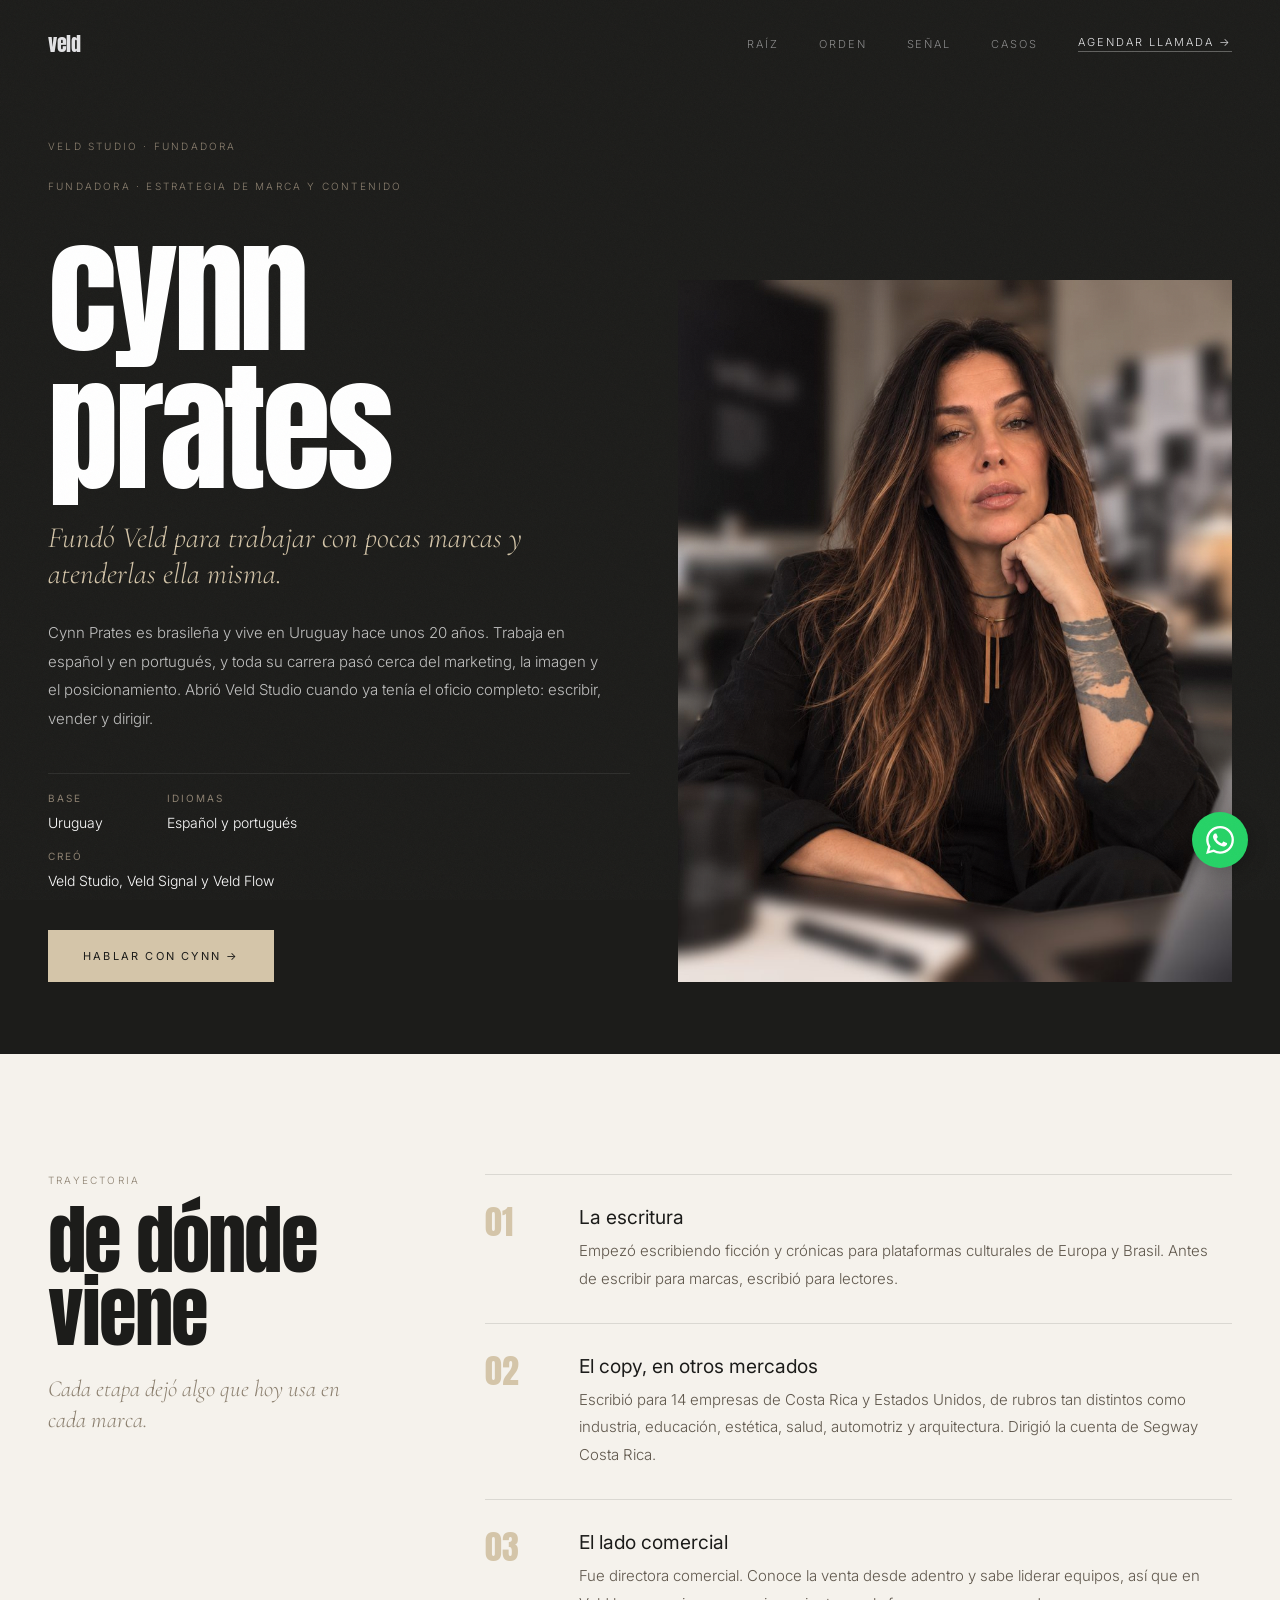
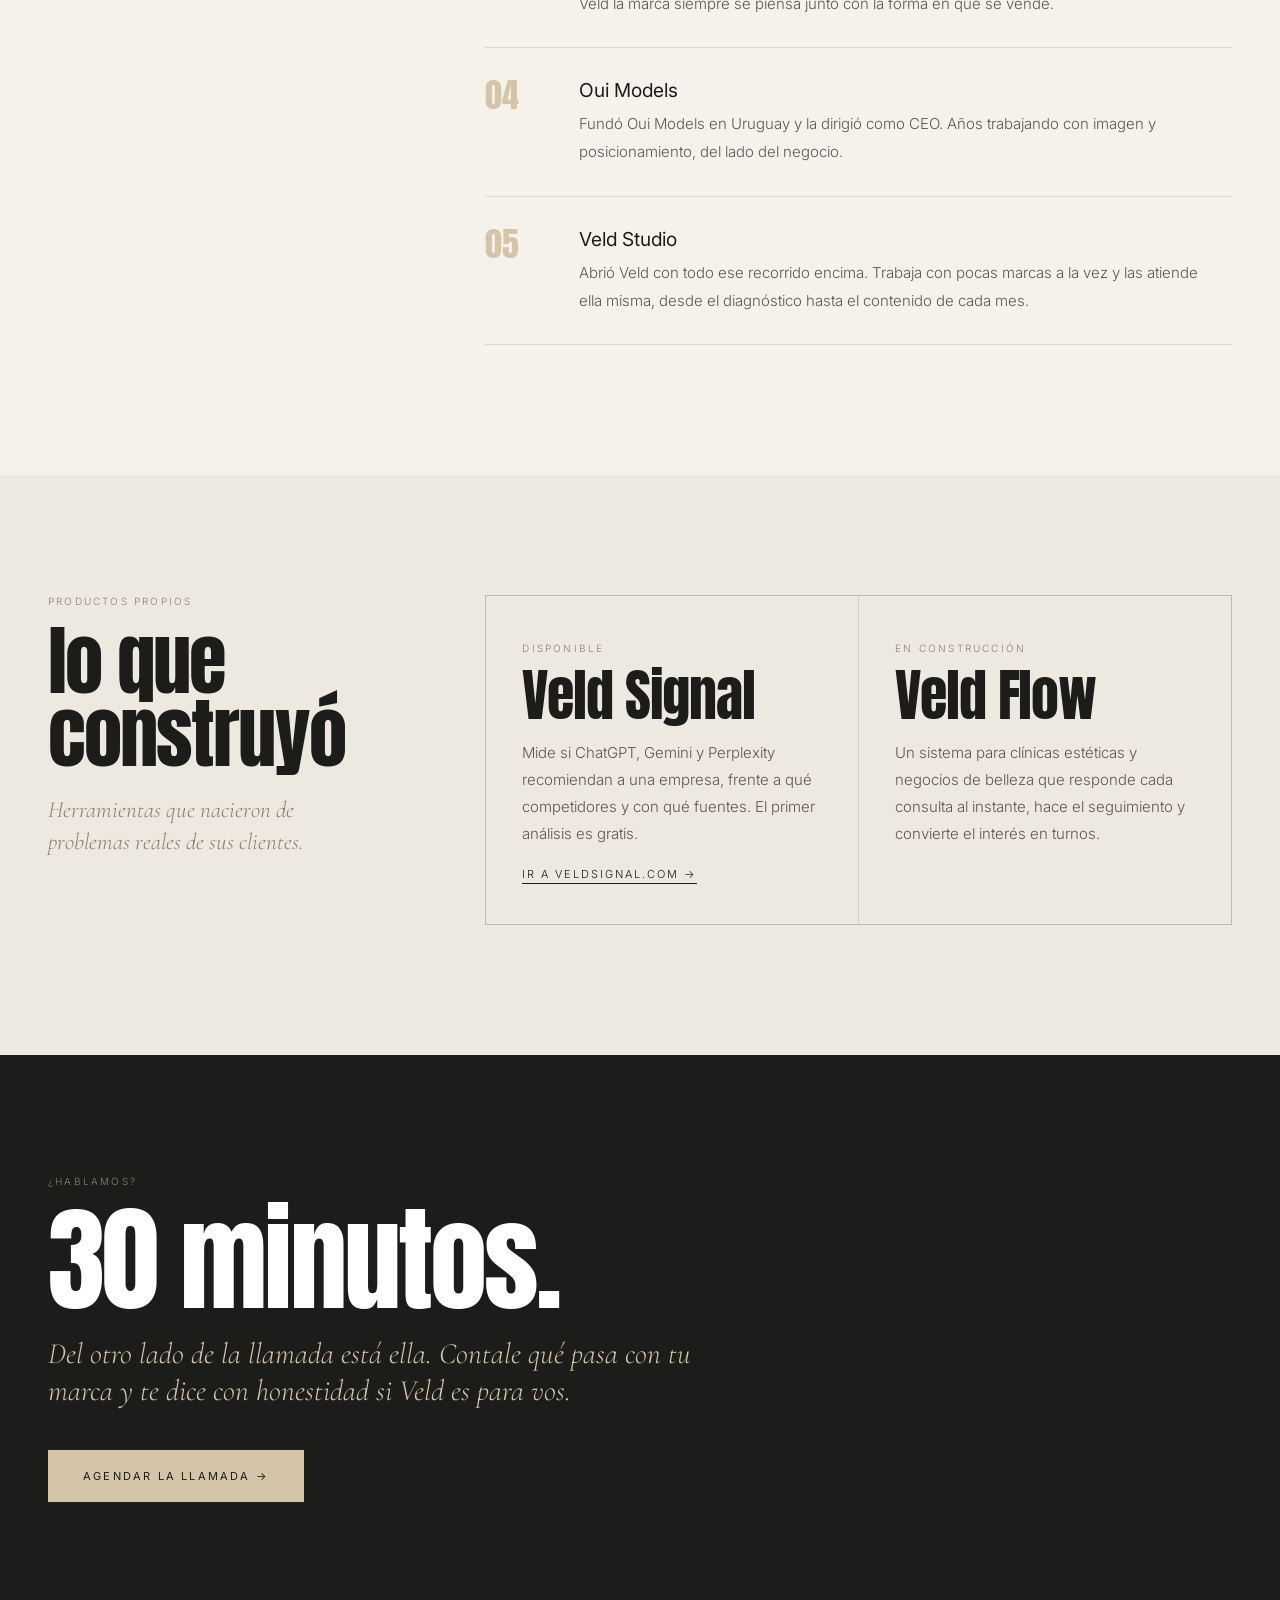
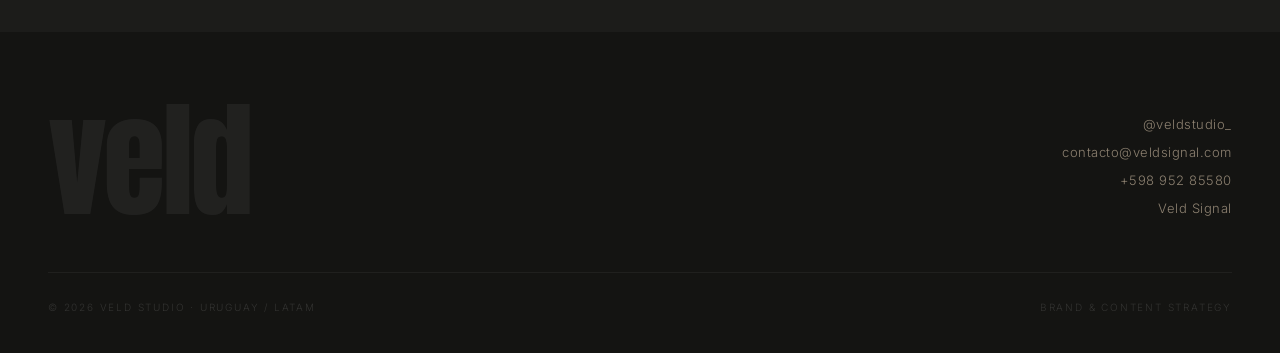
==== cynn-prates/index.html @ 06da8a82 "Pagina de Cynn Prates" ====
<!DOCTYPE html>
<html lang="es">
<head>
  <meta charset="UTF-8"/>
  <meta name="viewport" content="width=device-width, initial-scale=1.0"/>
  <title>Cynn Prates, fundadora de Veld Studio | Estrategia de marca y contenido en Uruguay</title>
  <meta name="description" content="Cynn Prates es la fundadora de Veld Studio. Brasileña, radicada en Uruguay hace unos 20 años, con experiencia en copy, dirección comercial e imagen. Creó Veld Signal y Veld Flow."/>
  <meta name="author" content="Cynn Prates"/>
  <meta name="robots" content="index,follow,max-image-preview:large"/>
  <meta name="theme-color" content="#1c1c1a"/>
  <link rel="canonical" href="https://veldstudio.github.io/cynn-prates/"/>
  <link rel="icon" href="../favicon.svg" type="image/svg+xml"/>
  <meta property="og:type" content="profile"/>
  <meta property="og:site_name" content="Veld Studio"/>
  <meta property="og:locale" content="es_UY"/>
  <meta property="og:url" content="https://veldstudio.github.io/cynn-prates/"/>
  <meta property="og:title" content="Cynn Prates, fundadora de Veld Studio"/>
  <meta property="og:description" content="Cynn Prates es la fundadora de Veld Studio. Brasileña, radicada en Uruguay hace unos 20 años, con experiencia en copy, dirección comercial e imagen. Creó Veld Signal y Veld Flow."/>
  <meta property="og:image" content="https://veldstudio.github.io/og-image.png"/>
  <meta property="og:image:width" content="1200"/>
  <meta property="og:image:height" content="630"/>
  <meta name="twitter:card" content="summary_large_image"/>
  <meta name="twitter:image" content="https://veldstudio.github.io/og-image.png"/>
  <link rel="preconnect" href="https://fonts.googleapis.com"/>
  <link rel="preconnect" href="https://fonts.gstatic.com" crossorigin/>
  <link href="https://fonts.googleapis.com/css2?family=Anton&family=Cormorant+Garamond:ital,wght@0,300;1,300;1,400&family=Inter:wght@300;400&display=swap" rel="stylesheet"/>
  <script type="application/ld+json">{"@context": "https://schema.org", "@graph": [{"@type": "ProfilePage", "@id": "https://veldstudio.github.io/cynn-prates/#page", "url": "https://veldstudio.github.io/cynn-prates/", "name": "Cynn Prates, fundadora de Veld Studio | Estrategia de marca y contenido en Uruguay", "inLanguage": "es", "mainEntity": {"@id": "https://veldstudio.github.io/#cynn"}}, {"@type": "Person", "@id": "https://veldstudio.github.io/#cynn", "name": "Cynn Prates", "url": "https://veldstudio.github.io/cynn-prates/", "jobTitle": "Fundadora de Veld Studio, estratega de marca y contenido", "description": "Cynn Prates es la fundadora de Veld Studio. Brasileña, radicada en Uruguay hace unos 20 años, con experiencia en copy, dirección comercial e imagen. Creó Veld Signal y Veld Flow.", "worksFor": {"@id": "https://veldstudio.github.io/#veld"}, "homeLocation": {"@type": "Country", "name": "Uruguay"}, "nationality": {"@type": "Country", "name": "Brasil"}, "knowsLanguage": ["es", "pt"], "knowsAbout": ["estrategia de marca", "copywriting", "dirección comercial", "liderazgo de equipos", "posicionamiento", "contenido para Instagram", "GEO", "visibilidad en ChatGPT"], "image": "https://veldstudio.github.io/assets/cynn-prates.jpg"}, {"@type": "BreadcrumbList", "itemListElement": [{"@type": "ListItem", "position": 1, "name": "Veld Studio", "item": "https://veldstudio.github.io/"}, {"@type": "ListItem", "position": 2, "name": "Cynn Prates", "item": "https://veldstudio.github.io/cynn-prates/"}]}]}</script>
  <style>
*,*::before,*::after{margin:0;padding:0;box-sizing:border-box}
html{scroll-behavior:smooth}
:root{--obsidian:#1c1c1a;--warm-sand:#d4c5a9;--stone-white:#f5f2ec;--ash:#8c8070;--light-stone:#ede9e1;--white:#ffffff;--ease-expo:cubic-bezier(0.16,1,0.3,1)}
body{background:var(--obsidian);color:var(--white);font-family:'Inter',sans-serif;font-weight:300;overflow-x:hidden;-webkit-font-smoothing:antialiased}
body::before{content:'';position:fixed;inset:0;pointer-events:none;z-index:8500;opacity:.032;background-image:url("data:image/svg+xml,%3Csvg viewBox='0 0 512 512' xmlns='http://www.w3.org/2000/svg'%3E%3Cfilter id='n'%3E%3CfeTurbulence type='fractalNoise' baseFrequency='0.75' numOctaves='4' stitchTiles='stitch'/%3E%3C/filter%3E%3Crect width='100%25' height='100%25' filter='url(%23n)'/%3E%3C/svg%3E");background-size:180px 180px}
a{color:inherit}
nav{position:fixed;top:0;left:0;right:0;z-index:200;padding:28px 48px;display:flex;align-items:center;justify-content:space-between;mix-blend-mode:difference}
.nav-logo{font-family:'Anton',sans-serif;font-size:20px;letter-spacing:-.02em;text-transform:lowercase;color:var(--white);text-decoration:none}
.nav-right{display:flex;align-items:center;gap:40px}
.nav-link{font-size:11px;letter-spacing:.18em;text-transform:uppercase;color:var(--white);text-decoration:none;opacity:.55;transition:opacity .25s}
.nav-link:hover,.nav-link.on{opacity:1}
.nav-cta{font-size:11px;letter-spacing:.18em;text-transform:uppercase;color:var(--white);text-decoration:none;border-bottom:1px solid rgba(255,255,255,.35);padding-bottom:2px}
.hero{min-height:100vh;display:grid;grid-template-columns:1.05fr 1fr;align-items:end;gap:48px;padding:140px 48px 72px}
.crumbs{font-size:10px;letter-spacing:.22em;text-transform:uppercase;color:var(--ash);margin-bottom:28px}
.crumbs a{text-decoration:none}
.crumbs a:hover{color:var(--warm-sand)}
.label{font-size:10px;letter-spacing:.22em;text-transform:uppercase;color:var(--ash)}
h1{font-family:'Anton',sans-serif;font-weight:400;font-size:clamp(110px,17vw,260px);line-height:.86;letter-spacing:-.03em;text-transform:lowercase;margin-top:10px;padding-top:.14em}
.sub{font-family:'Cormorant Garamond',serif;font-style:italic;font-weight:300;font-size:clamp(22px,2.3vw,32px);line-height:1.25;color:var(--warm-sand);margin-top:22px;max-width:560px}
.intro{font-size:15px;line-height:1.9;color:rgba(255,255,255,.72);margin-top:26px;max-width:560px}
.facts{display:flex;flex-wrap:wrap;gap:0;margin-top:40px;border-top:1px solid rgba(255,255,255,.08)}
.fact{padding:18px 32px 0 0;margin-right:32px}
.fact b{display:block;font-weight:400;font-size:10px;letter-spacing:.2em;text-transform:uppercase;color:var(--ash);margin-bottom:8px}
.fact span{font-size:14px;color:var(--white)}
.btns{display:flex;flex-wrap:wrap;gap:16px;margin-top:40px}
.btn{display:inline-block;background:var(--warm-sand);color:var(--obsidian);text-decoration:none;font-family:'Inter',sans-serif;font-weight:400;font-size:11px;letter-spacing:.2em;text-transform:uppercase;padding:18px 34px;border:1px solid var(--warm-sand);transition:all .3s var(--ease-expo)}
.btn:hover{background:transparent;color:var(--warm-sand)}
.btn2{display:inline-block;color:var(--warm-sand);text-decoration:none;font-weight:400;font-size:11px;letter-spacing:.2em;text-transform:uppercase;padding:18px 34px;border:1px solid rgba(212,197,169,.4)}
.btn2:hover{border-color:var(--warm-sand)}
.hero-img{position:relative;height:min(78vh,760px);overflow:hidden}
.hero-img img{width:100%;height:100%;object-fit:cover;display:block}
section.light{background:var(--stone-white);color:var(--obsidian);padding:120px 48px 130px}
section.stone{background:var(--light-stone);color:var(--obsidian);padding:120px 48px 130px}
section.dark{padding:120px 48px 130px}
.wrap{max-width:1280px;margin:0 auto}
.two{display:grid;grid-template-columns:minmax(260px,1fr) 2fr;gap:64px}
h2{font-family:'Anton',sans-serif;font-weight:400;font-size:clamp(44px,6vw,90px);line-height:.95;letter-spacing:-.025em;text-transform:lowercase}
.lead{font-family:'Cormorant Garamond',serif;font-style:italic;font-weight:300;font-size:clamp(19px,1.8vw,24px);line-height:1.35;color:var(--ash);margin-top:24px;max-width:320px}
.body p{font-size:16px;line-height:1.9;color:#4a443b;max-width:680px}
.body p+p{margin-top:18px}
.dark .body p{color:rgba(255,255,255,.72)}
.items{border-top:1px solid rgba(28,28,26,.12)}
.item{display:grid;grid-template-columns:70px 1fr;gap:24px;padding:30px 0;border-bottom:1px solid rgba(28,28,26,.12)}
.item .n{font-family:'Anton',sans-serif;font-size:34px;color:var(--warm-sand);line-height:1}
.item h3{font-family:'Inter',sans-serif;font-weight:400;font-size:clamp(17px,1.5vw,20px);color:var(--obsidian)}
.item p{font-size:15px;line-height:1.85;color:#5f574c;margin-top:8px;max-width:640px}
.steps{display:grid;grid-template-columns:repeat(auto-fit,minmax(220px,1fr));gap:1px;background:rgba(255,255,255,.08);border:1px solid rgba(255,255,255,.08)}
.step{background:var(--obsidian);padding:36px 32px 40px}
.step .when{font-size:10px;letter-spacing:.22em;text-transform:uppercase;color:var(--warm-sand)}
.step h3{font-family:'Anton',sans-serif;font-weight:400;font-size:32px;text-transform:lowercase;letter-spacing:-.02em;margin-top:14px}
.step p{font-size:14px;line-height:1.8;color:rgba(255,255,255,.65);margin-top:12px}
.deliv{border-top:1px solid rgba(28,28,26,.12)}
.drow{display:grid;grid-template-columns:240px 1fr;gap:32px;padding:26px 0;border-bottom:1px solid rgba(28,28,26,.12)}
.drow h3{font-family:'Anton',sans-serif;font-weight:400;font-size:24px;line-height:1.1;text-transform:lowercase;letter-spacing:-.01em;color:var(--obsidian)}
.drow p{font-size:15px;line-height:1.85;color:#5f574c;max-width:640px}
.dnote{font-size:13px;line-height:1.8;color:var(--ash);margin-top:28px;max-width:680px}
.price{margin-top:44px;border:1px solid rgba(28,28,26,.16);padding:36px 36px 34px;background:var(--stone-white)}
.price .amt{font-family:'Anton',sans-serif;font-weight:400;font-size:clamp(44px,5vw,68px);line-height:1;letter-spacing:-.02em;color:var(--obsidian);margin-top:14px}
.price .psub{font-size:16px;line-height:1.7;color:#4a443b;margin-top:12px}
.price .pmini{font-size:13px;line-height:1.8;color:var(--ash);margin-top:14px;max-width:620px}
.price .btn{margin-top:26px}
.faq-list{border-top:1px solid rgba(28,28,26,.12)}
.faq-item{border-bottom:1px solid rgba(28,28,26,.12)}
.faq-item summary{list-style:none;cursor:pointer;display:flex;justify-content:space-between;align-items:center;gap:24px;padding:26px 0;font-weight:400;font-size:clamp(16px,1.4vw,19px);color:var(--obsidian)}
.faq-item summary::-webkit-details-marker{display:none}
.faq-item summary::after{content:'+';font-weight:300;font-size:22px;color:var(--ash);transition:transform .4s var(--ease-expo);flex-shrink:0}
.faq-item[open] summary::after{transform:rotate(45deg)}
.faq-a{font-size:15px;line-height:1.85;color:#5f574c;max-width:640px;padding:0 0 28px}
.others{display:grid;grid-template-columns:1fr 1fr;gap:1px;background:rgba(255,255,255,.08);border:1px solid rgba(255,255,255,.08);margin-top:56px}
.other{background:var(--obsidian);padding:44px 40px;text-decoration:none;display:block;transition:background .3s}
.other:hover{background:#232320}
.other .label{display:block}
.other strong{display:block;font-family:'Anton',sans-serif;font-weight:400;font-size:clamp(56px,7vw,96px);text-transform:lowercase;letter-spacing:-.03em;line-height:1;margin-top:12px}
.other em{display:block;font-family:'Cormorant Garamond',serif;font-weight:300;font-size:21px;color:var(--warm-sand);margin-top:10px}
.other .go{display:inline-block;margin-top:22px;font-size:11px;letter-spacing:.18em;text-transform:uppercase;border-bottom:1px solid rgba(255,255,255,.35);padding-bottom:2px}
.final{text-align:left}
.final h2{font-size:clamp(56px,9vw,140px)}
.final .sub{max-width:680px}
footer{background:#141412;padding:64px 48px 40px}
.footer-top{display:flex;justify-content:space-between;align-items:flex-end;padding-bottom:48px;border-bottom:1px solid rgba(255,255,255,.05)}
.footer-logo{font-family:'Anton',sans-serif;font-size:clamp(60px,10vw,130px);letter-spacing:-.03em;text-transform:lowercase;color:rgba(255,255,255,.06);line-height:1;text-decoration:none}
.footer-links{text-align:right;display:flex;flex-direction:column;gap:12px;padding-bottom:8px}
.footer-links a{font-size:13px;color:var(--ash);text-decoration:none;letter-spacing:.04em}
.footer-links a:hover{color:var(--warm-sand)}
.footer-bottom{display:flex;justify-content:space-between;align-items:center;padding-top:28px}
.footer-copy{font-size:10px;letter-spacing:.18em;text-transform:uppercase;color:rgba(255,255,255,.13)}
.wa-float{position:fixed;bottom:32px;right:32px;z-index:500;width:56px;height:56px;border-radius:50%;background:#25D366;display:flex;align-items:center;justify-content:center;text-decoration:none;box-shadow:0 4px 20px rgba(0,0,0,.25)}
.wa-float svg{width:28px;height:28px;fill:#fff}
.reveal{opacity:0;transform:translateY(24px);transition:opacity .6s var(--ease-expo),transform .6s var(--ease-expo)}
.reveal.in{opacity:1;transform:none}
@media (prefers-reduced-motion:reduce){.reveal{opacity:1;transform:none;transition:none}}
@media (max-width:900px){
 nav{padding:22px 28px}.nav-right .nav-link{display:none}
 .hero{grid-template-columns:1fr;padding:110px 28px 64px;min-height:auto}
 .hero-img{height:62vh;order:-1;margin:0 -28px}
 section.light,section.stone,section.dark{padding:80px 28px 100px}
 .two{grid-template-columns:1fr;gap:36px}
 .item{grid-template-columns:48px 1fr;gap:14px}
 .others{grid-template-columns:1fr}
 .drow{grid-template-columns:1fr;gap:8px}
 .steps{grid-template-columns:1fr}.step{padding:28px 24px 32px}
 footer{padding:48px 28px 32px}.footer-top{flex-direction:column;align-items:flex-start;gap:28px}.footer-links{text-align:left}
 .footer-bottom{flex-direction:column;align-items:flex-start;gap:10px}
}

h1.person{font-size:clamp(76px,11vw,170px);line-height:.98}
.ph{position:relative;height:min(78vh,760px);background:#2a2926;display:flex;align-items:flex-end;padding:32px;overflow:hidden}
.ph img{position:absolute;inset:0;width:100%;height:100%;object-fit:cover;object-position:center top}
.ph span{position:relative;font-size:11px;letter-spacing:.2em;text-transform:uppercase;color:var(--ash)}
.prods{display:grid;grid-template-columns:1fr 1fr;gap:1px;background:rgba(28,28,26,.12);border:1px solid rgba(28,28,26,.12)}
.prod{background:var(--light-stone);padding:40px 36px;text-decoration:none;color:var(--obsidian);display:block}
a.prod:hover{background:#e4dfd5}
.prod strong{display:block;font-family:'Anton',sans-serif;font-weight:400;font-size:clamp(40px,4.4vw,60px);line-height:1;letter-spacing:-.02em;margin-top:12px}
.prod p{font-size:15px;line-height:1.8;color:#5f574c;margin-top:14px;max-width:420px}
.prod .go{display:inline-block;margin-top:20px;font-size:11px;letter-spacing:.18em;text-transform:uppercase;border-bottom:1px solid currentColor;padding-bottom:2px}
@media (max-width:900px){.prods{grid-template-columns:1fr}.prod{padding:30px 24px}.ph{height:70vh;order:-1;margin:0 -28px}}
</style>
</head>
<body>
<a href="https://wa.me/59895285580" target="_blank" rel="noopener" class="wa-float" title="Escribir por WhatsApp"><svg viewBox="0 0 24 24" xmlns="http://www.w3.org/2000/svg"><path d="M17.472 14.382c-.297-.149-1.758-.867-2.03-.967-.273-.099-.471-.148-.67.15-.197.297-.767.966-.94 1.164-.173.199-.347.223-.644.075-.297-.15-1.255-.463-2.39-1.475-.883-.788-1.48-1.761-1.653-2.059-.173-.297-.018-.458.13-.606.134-.133.298-.347.446-.52.149-.174.198-.298.298-.497.099-.198.05-.371-.025-.52-.075-.149-.669-1.612-.916-2.207-.242-.579-.487-.5-.669-.51-.173-.008-.371-.01-.57-.01-.198 0-.52.074-.792.372-.272.297-1.04 1.016-1.04 2.479 0 1.462 1.065 2.875 1.213 3.074.149.198 2.096 3.2 5.077 4.487.709.306 1.262.489 1.694.625.712.227 1.36.195 1.871.118.571-.085 1.758-.719 2.006-1.413.248-.694.248-1.289.173-1.413-.074-.124-.272-.198-.57-.347m-5.421 7.403h-.004a9.87 9.87 0 01-5.031-1.378l-.361-.214-3.741.982.998-3.648-.235-.374a9.86 9.86 0 01-1.51-5.26c.001-5.45 4.436-9.884 9.888-9.884 2.64 0 5.122 1.03 6.988 2.898a9.825 9.825 0 012.893 6.994c-.003 5.45-4.437 9.884-9.885 9.884m8.413-18.297A11.815 11.815 0 0012.05 0C5.495 0 .16 5.335.157 11.892c0 2.096.547 4.142 1.588 5.945L.057 24l6.305-1.654a11.882 11.882 0 005.683 1.448h.005c6.554 0 11.89-5.335 11.893-11.893a11.821 11.821 0 00-3.48-8.413z"/></svg></a>
<nav>
  <a href="../" class="nav-logo">veld</a>
  <div class="nav-right"><a href="../raiz/" class="nav-link">raíz</a><a href="../orden/" class="nav-link">orden</a><a href="../senal/" class="nav-link">señal</a><a href="../#cases" class="nav-link">Casos</a><a href="https://wa.me/59895285580?text=Hola%20Cynn%2C%20le%C3%AD%20tu%20historia%20en%20la%20web%20de%20Veld%20y%20quiero%20hablar%20de%20mi%20marca." target="_blank" rel="noopener" class="nav-cta">Agendar llamada →</a></div>
</nav>

<header class="hero">
  <div>
    <div class="crumbs"><a href="../">Veld Studio</a> · Fundadora</div>
    <div class="label">Fundadora · Estrategia de marca y contenido</div>
    <h1 class="person">cynn prates</h1>
    <p class="sub">Fundó Veld para trabajar con pocas marcas y atenderlas ella misma.</p>
    <p class="intro">Cynn Prates es brasileña y vive en Uruguay hace unos 20 años. Trabaja en español y en portugués, y toda su carrera pasó cerca del marketing, la imagen y el posicionamiento. Abrió Veld Studio cuando ya tenía el oficio completo: escribir, vender y dirigir.</p>
    <div class="facts"><div class="fact"><b>Base</b><span>Uruguay</span></div><div class="fact"><b>Idiomas</b><span>Español y portugués</span></div><div class="fact"><b>Creó</b><span>Veld Studio, Veld Signal y Veld Flow</span></div></div>
    <div class="btns"><a class="btn" href="https://wa.me/59895285580?text=Hola%20Cynn%2C%20le%C3%AD%20tu%20historia%20en%20la%20web%20de%20Veld%20y%20quiero%20hablar%20de%20mi%20marca." target="_blank" rel="noopener">Hablar con Cynn →</a></div>
  </div>
  <div class="ph"><img src="../assets/cynn-prates.jpg" alt="Cynn Prates, fundadora de Veld Studio" loading="eager"/></div>
</header>

<section class="light">
  <div class="wrap two">
    <div><div class="label">Trayectoria</div><h2 style="margin-top:18px">de dónde viene</h2><p class="lead">Cada etapa dejó algo que hoy usa en cada marca.</p></div>
    <div class="items"><div class="item reveal"><div class="n">01</div><div><h3>La escritura</h3><p>Empezó escribiendo ficción y crónicas para plataformas culturales de Europa y Brasil. Antes de escribir para marcas, escribió para lectores.</p></div></div><div class="item reveal"><div class="n">02</div><div><h3>El copy, en otros mercados</h3><p>Escribió para 14 empresas de Costa Rica y Estados Unidos, de rubros tan distintos como industria, educación, estética, salud, automotriz y arquitectura. Dirigió la cuenta de Segway Costa Rica.</p></div></div><div class="item reveal"><div class="n">03</div><div><h3>El lado comercial</h3><p>Fue directora comercial. Conoce la venta desde adentro y sabe liderar equipos, así que en Veld la marca siempre se piensa junto con la forma en que se vende.</p></div></div><div class="item reveal"><div class="n">04</div><div><h3>Oui Models</h3><p>Fundó Oui Models en Uruguay y la dirigió como CEO. Años trabajando con imagen y posicionamiento, del lado del negocio.</p></div></div><div class="item reveal"><div class="n">05</div><div><h3>Veld Studio</h3><p>Abrió Veld con todo ese recorrido encima. Trabaja con pocas marcas a la vez y las atiende ella misma, desde el diagnóstico hasta el contenido de cada mes.</p></div></div></div>
  </div>
</section>

<section class="stone">
  <div class="wrap two">
    <div><div class="label">Productos propios</div><h2 style="margin-top:18px">lo que construyó</h2><p class="lead">Herramientas que nacieron de problemas reales de sus clientes.</p></div>
    <div class="prods">
      <a class="prod reveal" href="https://veldsignal.com" target="_blank" rel="noopener"><span class="label">Disponible</span><strong>Veld Signal</strong><p>Mide si ChatGPT, Gemini y Perplexity recomiendan a una empresa, frente a qué competidores y con qué fuentes. El primer análisis es gratis.</p><span class="go">Ir a veldsignal.com →</span></a>
      <div class="prod reveal"><span class="label">En construcción</span><strong>Veld Flow</strong><p>Un sistema para clínicas estéticas y negocios de belleza que responde cada consulta al instante, hace el seguimiento y convierte el interés en turnos.</p></div>
    </div>
  </div>
</section>

<section class="dark final">
  <div class="wrap">
    <div class="label">¿Hablamos?</div>
    <h2 style="margin-top:18px">30 minutos.</h2>
    <p class="sub">Del otro lado de la llamada está ella. Contale qué pasa con tu marca y te dice con honestidad si Veld es para vos.</p>
    <div class="btns"><a class="btn" href="https://wa.me/59895285580?text=Hola%20Cynn%2C%20le%C3%AD%20tu%20historia%20en%20la%20web%20de%20Veld%20y%20quiero%20hablar%20de%20mi%20marca." target="_blank" rel="noopener">Agendar la llamada →</a></div>
  </div>
</section>

<footer>
  <div class="footer-top">
    <a href="../" class="footer-logo">veld</a>
    <div class="footer-links">
      <a href="https://instagram.com/veldstudio_" target="_blank" rel="noopener">@veldstudio_</a>
      <a href="mailto:contacto@veldsignal.com">contacto@veldsignal.com</a>
      <a href="https://wa.me/59895285580" target="_blank" rel="noopener">+598 952 85580</a>
      <a href="https://veldsignal.com" target="_blank" rel="noopener">Veld Signal</a>
    </div>
  </div>
  <div class="footer-bottom">
    <span class="footer-copy">© 2026 Veld Studio · Uruguay / Latam</span>
    <span class="footer-copy">Brand &amp; Content Strategy</span>
  </div>
</footer>
<script>
(function(){var els=document.querySelectorAll('.reveal');if(!('IntersectionObserver' in window)){els.forEach(function(e){e.classList.add('in')});return;}
var io=new IntersectionObserver(function(en){en.forEach(function(x){if(x.isIntersecting){x.target.classList.add('in');io.unobserve(x.target);}})},{rootMargin:'0px 0px -8% 0px'});
els.forEach(function(e){io.observe(e)});})();
</script>
</body>
</html>
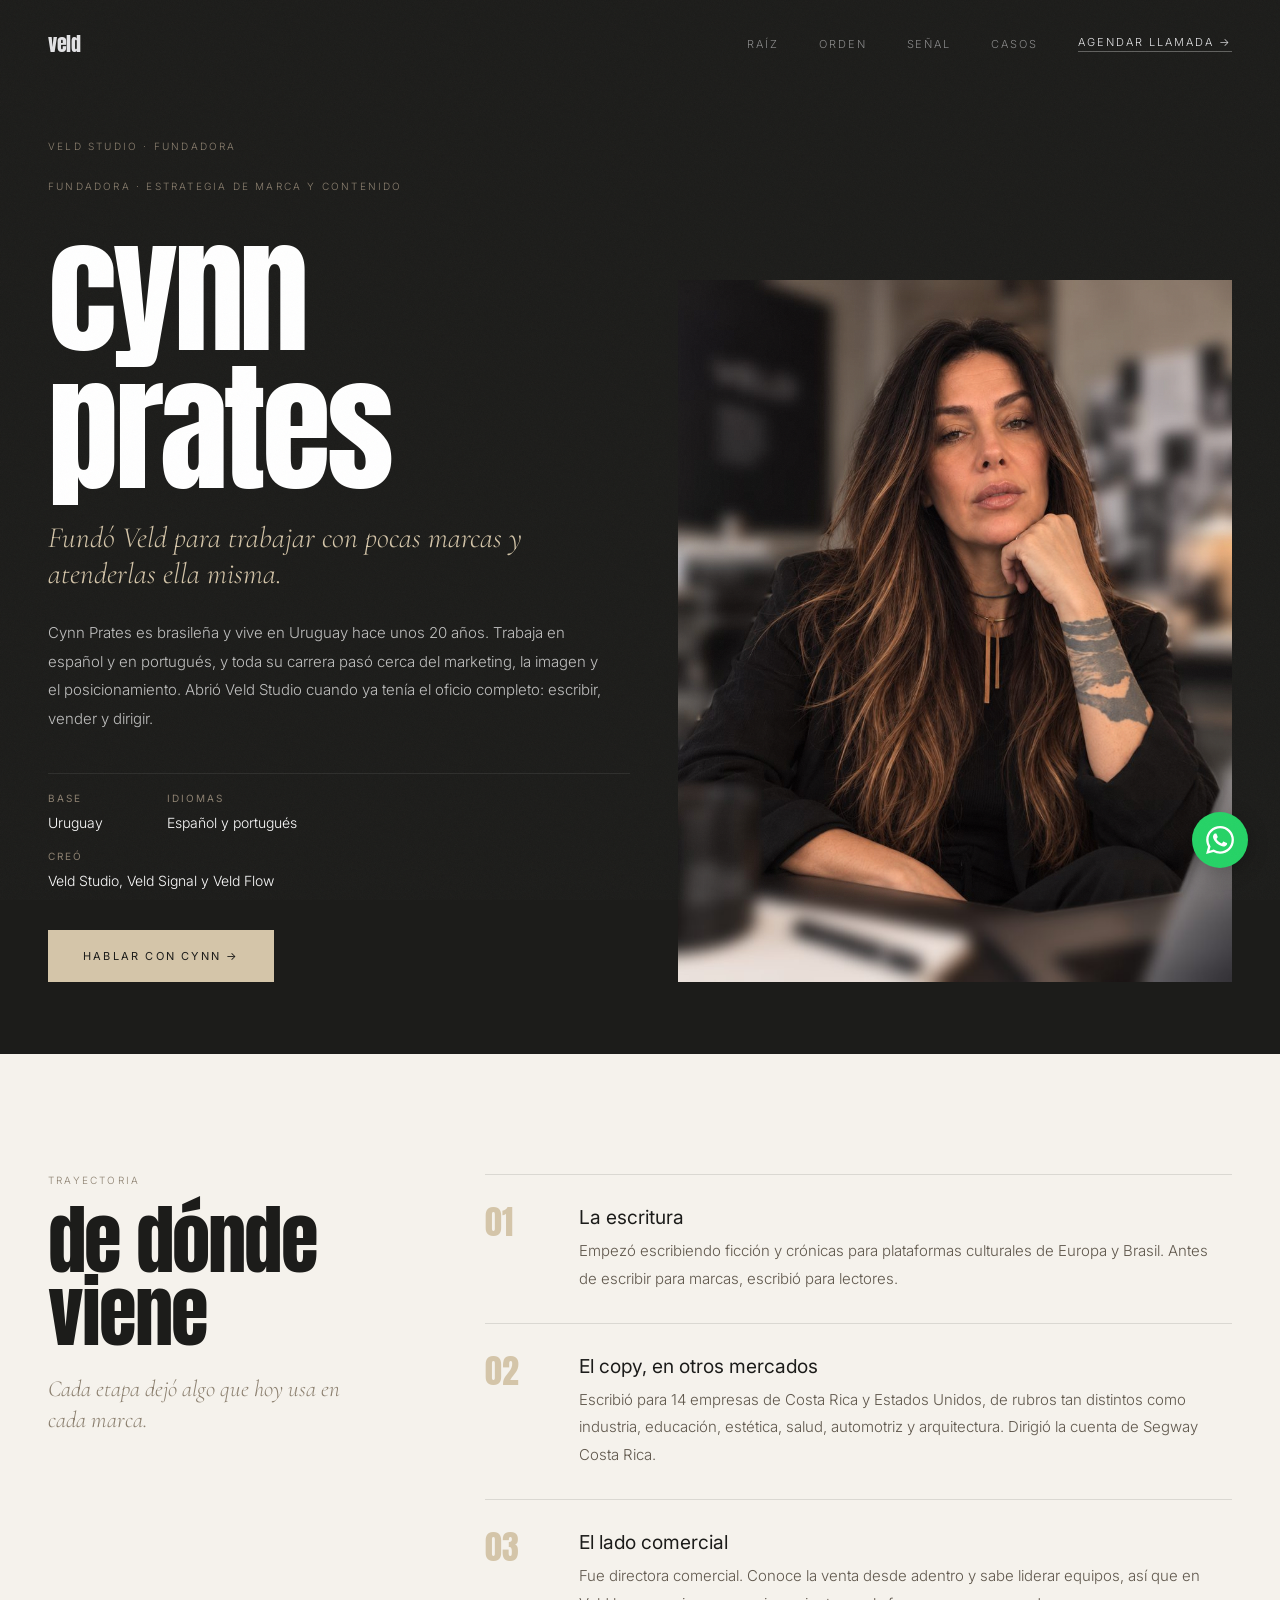
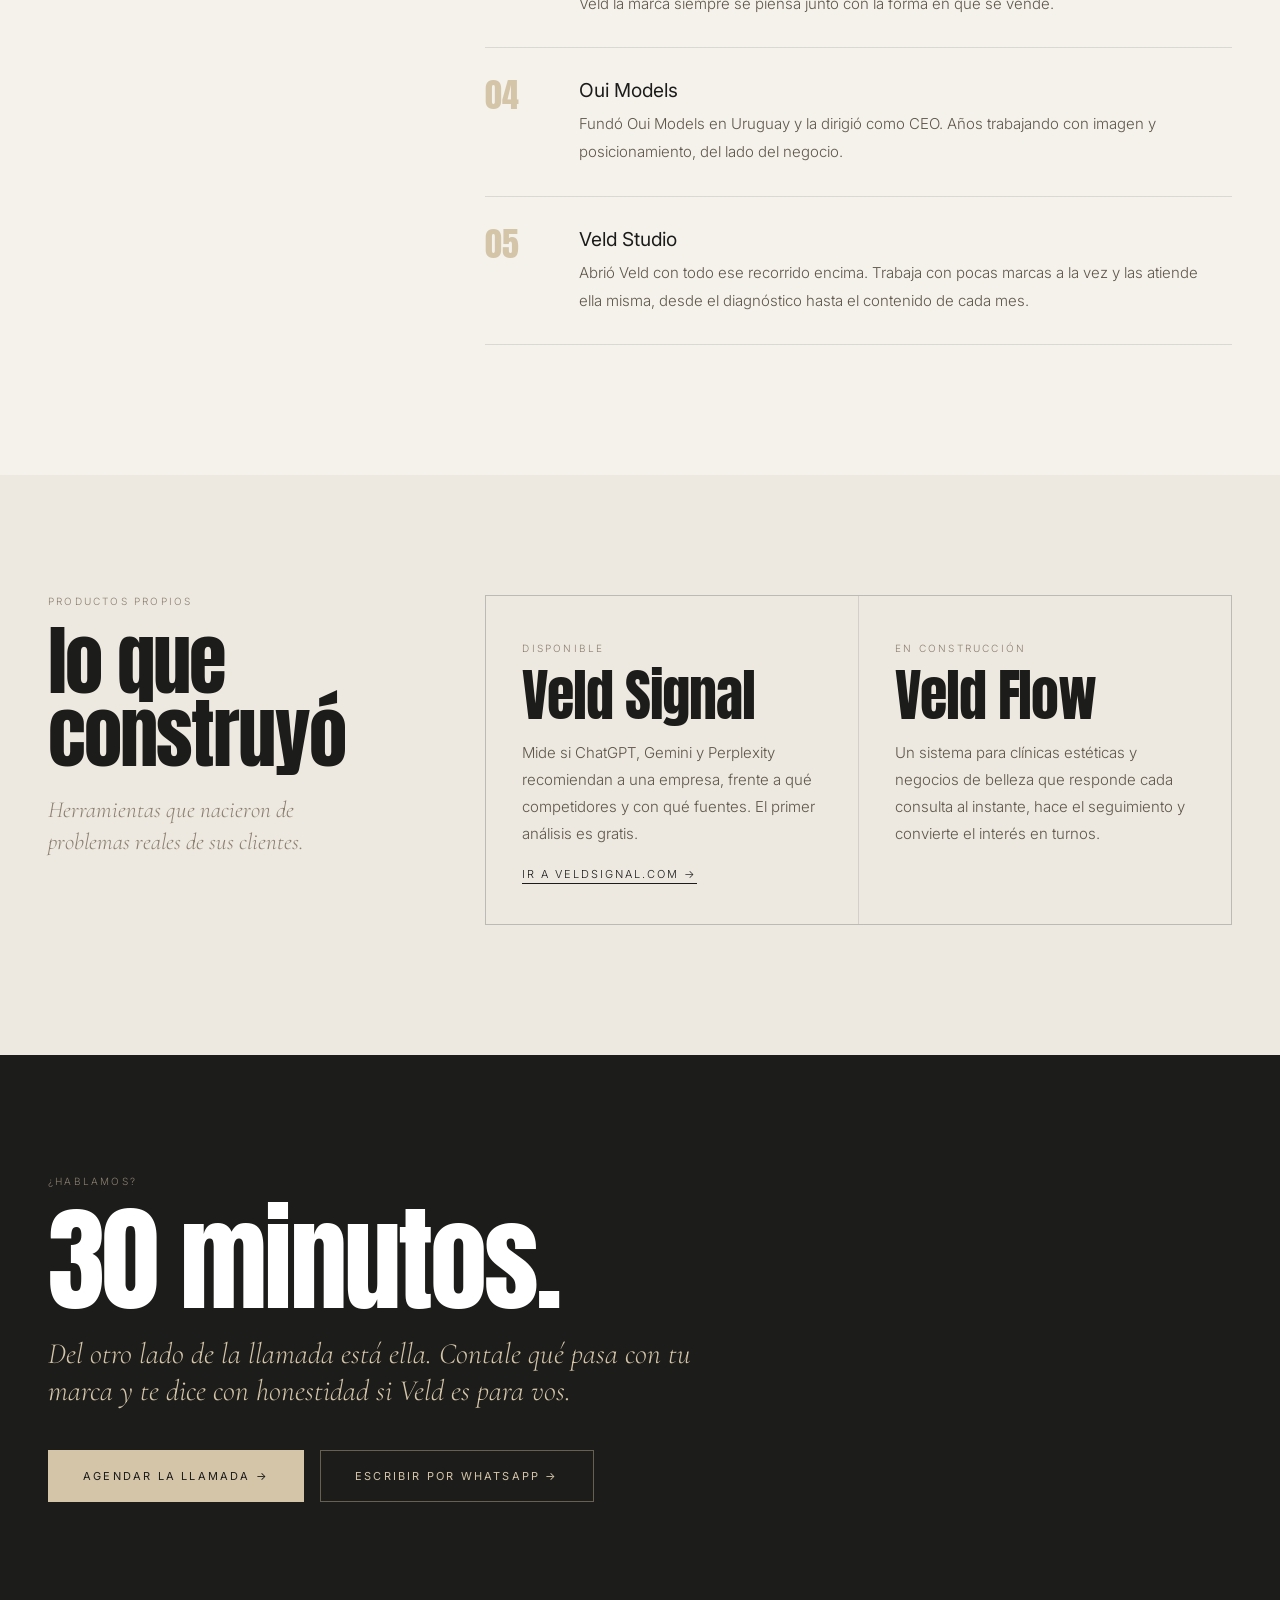
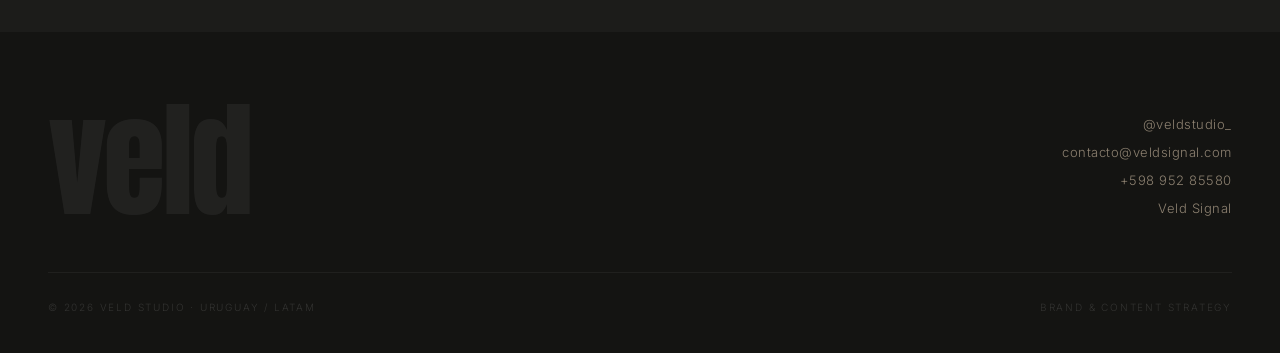
==== commit bdacbe25: "Cynn Prates: agenda online" ====
--- a/cynn-prates/index.html
+++ b/cynn-prates/index.html
@@ -148,7 +148,7 @@
 <a href="https://wa.me/59895285580" target="_blank" rel="noopener" class="wa-float" title="Escribir por WhatsApp"><svg viewBox="0 0 24 24" xmlns="http://www.w3.org/2000/svg"><path d="M17.472 14.382c-.297-.149-1.758-.867-2.03-.967-.273-.099-.471-.148-.67.15-.197.297-.767.966-.94 1.164-.173.199-.347.223-.644.075-.297-.15-1.255-.463-2.39-1.475-.883-.788-1.48-1.761-1.653-2.059-.173-.297-.018-.458.13-.606.134-.133.298-.347.446-.52.149-.174.198-.298.298-.497.099-.198.05-.371-.025-.52-.075-.149-.669-1.612-.916-2.207-.242-.579-.487-.5-.669-.51-.173-.008-.371-.01-.57-.01-.198 0-.52.074-.792.372-.272.297-1.04 1.016-1.04 2.479 0 1.462 1.065 2.875 1.213 3.074.149.198 2.096 3.2 5.077 4.487.709.306 1.262.489 1.694.625.712.227 1.36.195 1.871.118.571-.085 1.758-.719 2.006-1.413.248-.694.248-1.289.173-1.413-.074-.124-.272-.198-.57-.347m-5.421 7.403h-.004a9.87 9.87 0 01-5.031-1.378l-.361-.214-3.741.982.998-3.648-.235-.374a9.86 9.86 0 01-1.51-5.26c.001-5.45 4.436-9.884 9.888-9.884 2.64 0 5.122 1.03 6.988 2.898a9.825 9.825 0 012.893 6.994c-.003 5.45-4.437 9.884-9.885 9.884m8.413-18.297A11.815 11.815 0 0012.05 0C5.495 0 .16 5.335.157 11.892c0 2.096.547 4.142 1.588 5.945L.057 24l6.305-1.654a11.882 11.882 0 005.683 1.448h.005c6.554 0 11.89-5.335 11.893-11.893a11.821 11.821 0 00-3.48-8.413z"/></svg></a>
 <nav>
   <a href="../" class="nav-logo">veld</a>
-  <div class="nav-right"><a href="../raiz/" class="nav-link">raíz</a><a href="../orden/" class="nav-link">orden</a><a href="../senal/" class="nav-link">señal</a><a href="../#cases" class="nav-link">Casos</a><a href="https://wa.me/59895285580?text=Hola%20Cynn%2C%20le%C3%AD%20tu%20historia%20en%20la%20web%20de%20Veld%20y%20quiero%20hablar%20de%20mi%20marca." target="_blank" rel="noopener" class="nav-cta">Agendar llamada →</a></div>
+  <div class="nav-right"><a href="../raiz/" class="nav-link">raíz</a><a href="../orden/" class="nav-link">orden</a><a href="../senal/" class="nav-link">señal</a><a href="../#cases" class="nav-link">Casos</a><a href="https://calendar.app.google/VyaCysSLecYQsQFk8" target="_blank" rel="noopener" class="nav-cta">Agendar llamada →</a></div>
 </nav>
 
 <header class="hero">
@@ -186,7 +186,7 @@
     <div class="label">¿Hablamos?</div>
     <h2 style="margin-top:18px">30 minutos.</h2>
     <p class="sub">Del otro lado de la llamada está ella. Contale qué pasa con tu marca y te dice con honestidad si Veld es para vos.</p>
-    <div class="btns"><a class="btn" href="https://wa.me/59895285580?text=Hola%20Cynn%2C%20le%C3%AD%20tu%20historia%20en%20la%20web%20de%20Veld%20y%20quiero%20hablar%20de%20mi%20marca." target="_blank" rel="noopener">Agendar la llamada →</a></div>
+    <div class="btns"><a class="btn" href="https://calendar.app.google/VyaCysSLecYQsQFk8" target="_blank" rel="noopener">Agendar la llamada →</a><a class="btn2" href="https://wa.me/59895285580?text=Hola%20Cynn%2C%20le%C3%AD%20tu%20historia%20en%20la%20web%20de%20Veld%20y%20quiero%20hablar%20de%20mi%20marca." target="_blank" rel="noopener">Escribir por WhatsApp →</a></div>
   </div>
 </section>
 
